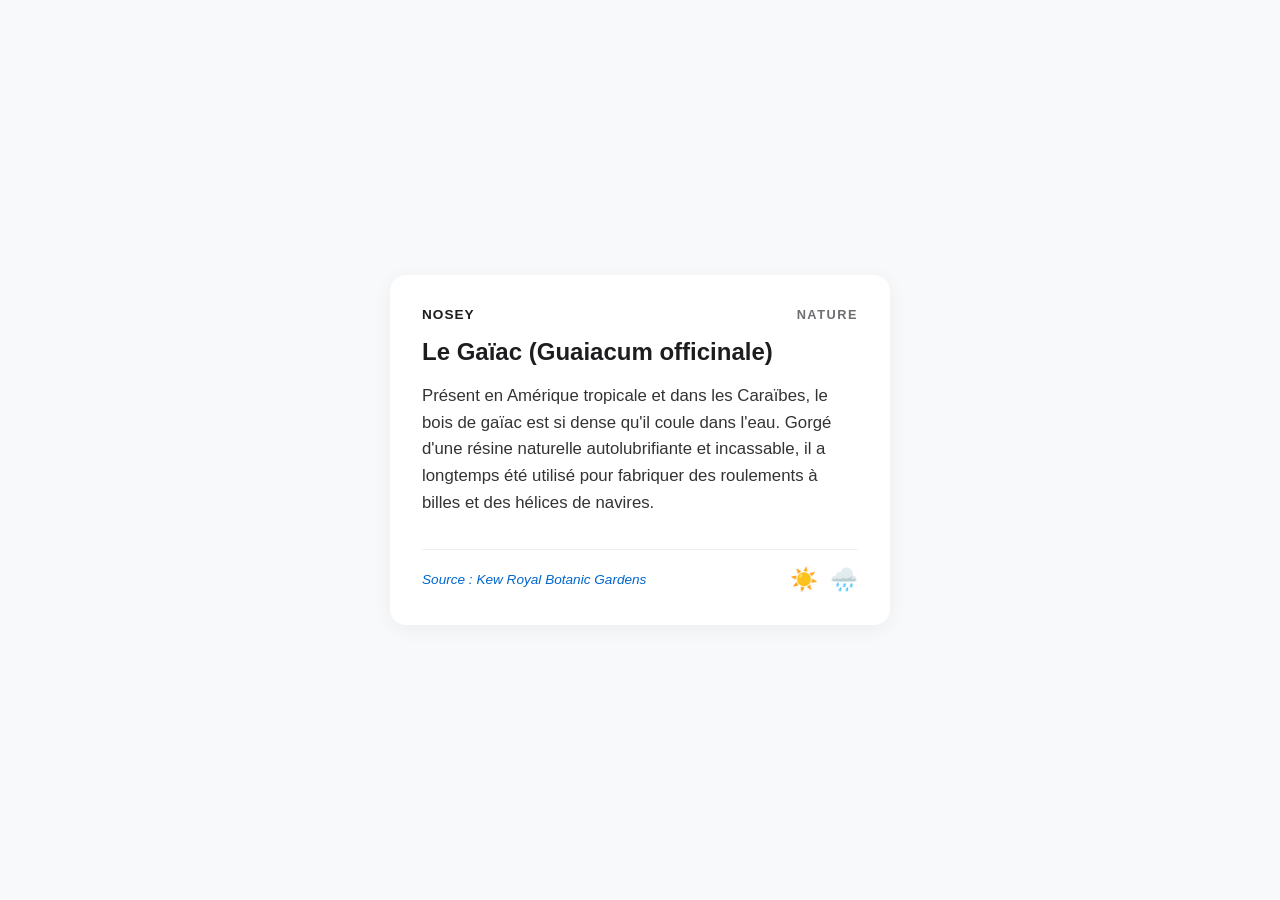
==== index.html @ 71dba594 "création index.html" ====
<!DOCTYPE html>
<html lang="fr">
<head>
  <meta charset="UTF-8">
  <meta name="viewport" content="width=device-width, initial-scale=1.0">
  <title>Nosey</title>
  <link rel="stylesheet" href="style.css">
</head>
<body>

  <main class="card" id="card-container">
    <div class="header-app">
      <span class="app-name">Nosey</span>
      <span class="domaine" id="card-domaine">NATURE</span>
    </div>

    <h1 class="sujet" id="card-sujet">Chargement...</h1>
    <p class="texte" id="card-texte"></p>
    
    <div class="footer">
      <a href="#" id="card-source" target="_blank" rel="noopener noreferrer">Source</a>
      <div class="actions">
        <button id="btn-positif" class="emoji-btn" aria-label="J'aime"></button>
        <button id="btn-passer" class="emoji-btn" aria-label="Masquer"></button>
      </div>
    </div>
  </main>

  <script src="app.js"></script>
</body>
</html>
---- style.css ----
* {
  box-sizing: border-box;
  margin: 0;
  padding: 0;
}

body {
  font-family: -apple-system, BlinkMacSystemFont, "Segoe UI", Roboto, Helvetica, Arial, sans-serif;
  background-color: #f7f9fa;
  color: #1a1a1a;
  display: flex;
  justify-content: center;
  align-items: center;
  min-height: 100vh;
  padding: 20px;
}

.card {
  background: #ffffff;
  border-radius: 16px;
  padding: 32px;
  max-width: 500px;
  width: 100%;
  box-shadow: 0 4px 20px rgba(0, 0, 0, 0.05);
  display: flex;
  flex-direction: column;
  gap: 16px;
}

.domaine {
  font-size: 0.8rem;
  font-weight: 700;
  letter-spacing: 1.5px;
  color: #6e6e73;
  text-transform: uppercase;
}

.sujet {
  font-size: 1.5rem;
  font-weight: 700;
  color: #1d1d1f;
  line-height: 1.2;
}

.texte {
  font-size: 1.05rem;
  line-height: 1.6;
  color: #333336;
}

.footer {
  display: flex;
  justify-content: space-between;
  align-items: center;
  margin-top: 16px;
  padding-top: 16px;
  border-top: 1px solid #f0f0f2;
}

.footer a {
  font-size: 0.85rem;
  font-style: italic;
  color: #0066cc;
  text-decoration: none;
}

.footer a:hover {
  text-decoration: underline;
}

.actions {
  display: flex;
  gap: 12px;
}

.emoji-btn {
  background: none;
  border: none;
  font-size: 1.4rem;
  cursor: pointer;
  transition: transform 0.1s ease;
}

.emoji-btn:active {
  transform: scale(1.2);
}

.header-app {
  display: flex;
  justify-content: space-between;
  align-items: center;
}

.app-name {
  font-size: 0.85rem;
  font-weight: 800;
  letter-spacing: 1px;
  color: #1d1d1f;
  text-transform: uppercase;
}
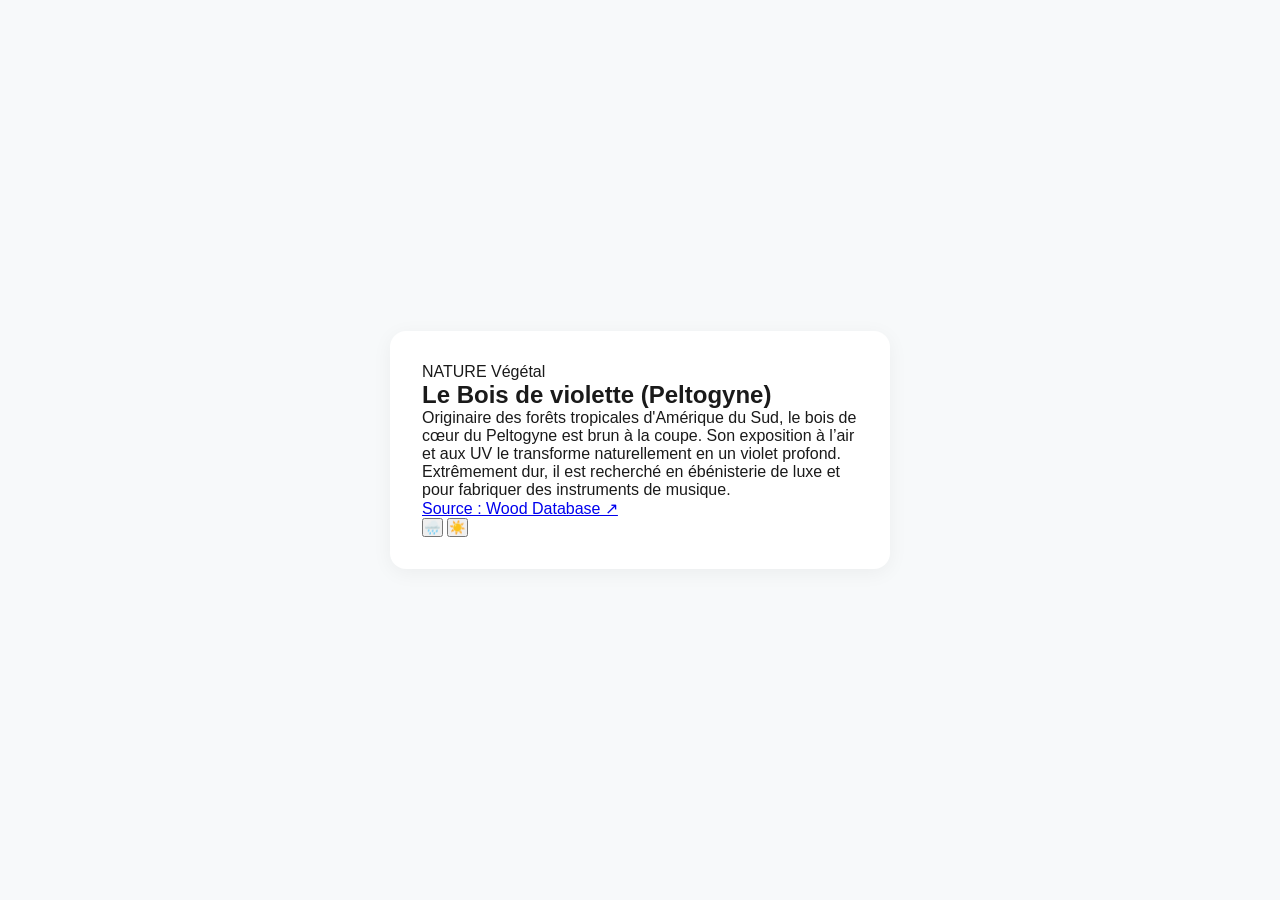
==== commit 7cf656ad: "Correction de l'ID du conteneur principal dans le fichier index.html" ====
--- a/index.html
+++ b/index.html
@@ -8,7 +8,7 @@
 </head>
 <body>
 
-  <main class="card" id="card-container">
+  <main class="card" id="carte-container">
     <div class="header-app">
       <span class="app-name">Nosey</span>
       <span class="domaine" id="card-domaine">NATURE</span>
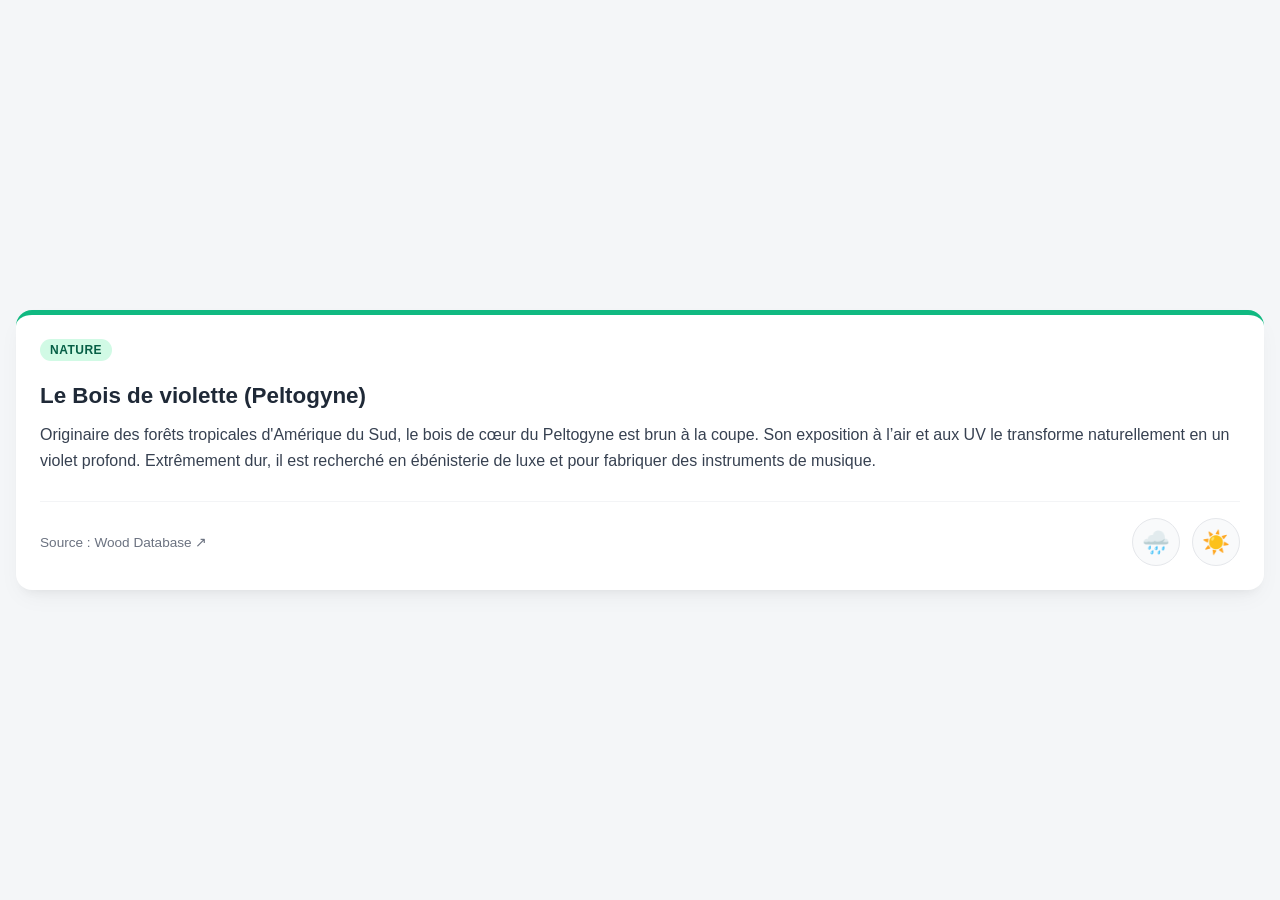
==== commit d6830930: "Ajoute le support du Service Worker et le fichier manifest pour la PWA" ====
--- a/index.html
+++ b/index.html
@@ -3,8 +3,13 @@
 <head>
   <meta charset="UTF-8">
   <meta name="viewport" content="width=device-width, initial-scale=1.0">
+  <meta name="theme-color" content="#1f2937">
+  <meta name="apple-mobile-web-app-capable" content="yes">
+  <meta name="apple-mobile-web-app-status-bar-style" content="black-translucent">
   <title>Nosey</title>
   <link rel="stylesheet" href="style.css">
+  <link rel="manifest" href="manifest.json">
+  <link rel="apple-touch-icon" href="icons/icon-192.png">
 </head>
 <body>
 
--- a/style.css
+++ b/style.css
@@ -1,3 +1,20 @@
+/* --- RESET & VARIABLES --- */
+:root {
+  --bg-color: #f4f6f8;
+  --card-bg: #ffffff;
+  --text-primary: #1f2937;
+  --text-secondary: #6b7280;
+  --border-radius: 16px;
+  --shadow: 0 10px 25px -5px rgba(0, 0, 0, 0.05), 0 8px 10px -6px rgba(0, 0, 0, 0.05);
+
+  /* Couleurs par domaine */
+  --color-nature: #10b981;
+  --color-sciences: #3b82f6;
+  --color-histoire: #f59e0b;
+  --color-culture: #ec4899;
+  --color-ingenierie: #8b5cf6;
+}
+
 * {
   box-sizing: border-box;
   margin: 0;
@@ -6,95 +23,194 @@
 
 body {
   font-family: -apple-system, BlinkMacSystemFont, "Segoe UI", Roboto, Helvetica, Arial, sans-serif;
-  background-color: #f7f9fa;
-  color: #1a1a1a;
+  background-color: var(--bg-color);
+  color: var(--text-primary);
   display: flex;
   justify-content: center;
   align-items: center;
   min-height: 100vh;
-  padding: 20px;
-}
-
-.card {
-  background: #ffffff;
-  border-radius: 16px;
-  padding: 32px;
-  max-width: 500px;
+  padding: 16px;
+}
+
+/* --- CONTENEUR PRINCIPAL --- */
+#app {
   width: 100%;
-  box-shadow: 0 4px 20px rgba(0, 0, 0, 0.05);
+  max-width: 420px;
+}
+
+#carte-container {
+  width: 100%;
+}
+
+/* --- CARTE --- */
+.carte {
+  background: var(--card-bg);
+  border-radius: var(--border-radius);
+  padding: 24px;
+  box-shadow: var(--shadow);
   display: flex;
   flex-direction: column;
-  gap: 16px;
-}
-
-.domaine {
-  font-size: 0.8rem;
+  gap: 20px;
+  border-top: 5px solid var(--text-secondary);
+  transition: transform 0.2s ease;
+}
+
+/* BORDURES COLORÉES PAR DOMAINE */
+.carte[data-domaine="NATURE"] { border-top-color: var(--color-nature); }
+.carte[data-domaine="SCIENCES"] { border-top-color: var(--color-sciences); }
+.carte[data-domaine="HISTOIRE"] { border-top-color: var(--color-histoire); }
+.carte[data-domaine="CULTURE"] { border-top-color: var(--color-culture); }
+.carte[data-domaine="INGENIERIE"] { border-top-color: var(--color-ingenierie); }
+
+/* --- HEADER & BADGES --- */
+.carte-header {
+  display: flex;
+  justify-content: space-between;
+  align-items: center;
+  font-size: 0.85rem;
+  font-weight: 600;
+}
+
+.badge-domaine {
+  padding: 4px 10px;
+  border-radius: 20px;
+  text-transform: uppercase;
+  letter-spacing: 0.5px;
+  font-size: 0.75rem;
+  background-color: #f3f4f6;
+  color: var(--text-secondary);
+}
+
+.carte[data-domaine="NATURE"] .badge-domaine { background-color: #d1fae5; color: #065f46; }
+.carte[data-domaine="SCIENCES"] .badge-domaine { background-color: #dbeafe; color: #1e40af; }
+.carte[data-domaine="HISTOIRE"] .badge-domaine { background-color: #fef3c7; color: #92400e; }
+.carte[data-domaine="CULTURE"] .badge-domaine { background-color: #fce7f3; color: #9d174d; }
+.carte[data-domaine="INGENIERIE"] .badge-domaine { background-color: #ede9fe; color: #5b21b6; }
+
+/* --- CONTENU --- */
+.titre-sujet {
+  font-size: 1.4rem;
   font-weight: 700;
-  letter-spacing: 1.5px;
-  color: #6e6e73;
-  text-transform: uppercase;
-}
-
-.sujet {
-  font-size: 1.5rem;
-  font-weight: 700;
-  color: #1d1d1f;
-  line-height: 1.2;
-}
-
-.texte {
-  font-size: 1.05rem;
+  line-height: 1.3;
+  margin-bottom: 12px;
+}
+
+.texte-fait {
+  font-size: 1rem;
   line-height: 1.6;
-  color: #333336;
-}
-
-.footer {
+  color: #374151;
+}
+
+/* --- FOOTER & BOUTONS --- */
+.carte-footer {
   display: flex;
   justify-content: space-between;
   align-items: center;
-  margin-top: 16px;
+  margin-top: 8px;
   padding-top: 16px;
-  border-top: 1px solid #f0f0f2;
-}
-
-.footer a {
+  border-top: 1px solid #f3f4f6;
+}
+
+.lien-source {
   font-size: 0.85rem;
-  font-style: italic;
-  color: #0066cc;
+  color: var(--text-secondary);
   text-decoration: none;
-}
-
-.footer a:hover {
-  text-decoration: underline;
-}
-
-.actions {
+  transition: color 0.2s;
+}
+
+.lien-source:hover {
+  color: var(--text-primary);
+}
+
+.actions-emojis {
   display: flex;
   gap: 12px;
 }
 
-.emoji-btn {
-  background: none;
-  border: none;
+.btn-emoji {
+  background: #f9fafb;
+  border: 1px solid #e5e7eb;
+  border-radius: 50%;
+  width: 48px;
+  height: 48px;
   font-size: 1.4rem;
   cursor: pointer;
-  transition: transform 0.1s ease;
-}
-
-.emoji-btn:active {
-  transform: scale(1.2);
-}
-
-.header-app {
-  display: flex;
-  justify-content: space-between;
-  align-items: center;
-}
-
-.app-name {
+  display: flex;
+  justify-content: center;
+  align-items: center;
+  transition: all 0.2s ease;
+}
+
+.btn-emoji:hover {
+  transform: scale(1.1);
+  background: #ffffff;
+  box-shadow: 0 4px 12px rgba(0, 0, 0, 0.1);
+}
+
+.btn-emoji:active {
+  transform: scale(0.95);
+}
+
+/* --- ÉCRANS DE FIN & ERREURS --- */
+.ecran-fin, .ecran-erreur {
+  background: var(--card-bg);
+  border-radius: var(--border-radius);
+  padding: 32px 24px;
+  text-align: center;
+  box-shadow: var(--shadow);
+}
+
+.icon-fin {
+  font-size: 3rem;
+  margin-bottom: 12px;
+}
+
+.ecran-fin h2 {
+  font-size: 1.3rem;
+  margin-bottom: 8px;
+}
+
+.ecran-fin p {
+  color: var(--text-secondary);
+  font-size: 0.95rem;
+  line-height: 1.5;
+}
+
+.sous-texte {
+  margin-top: 8px;
+  font-size: 0.85rem !important;
+  opacity: 0.8;
+}
+
+.btn-reset {
+  margin-top: 20px;
+  background-color: var(--text-primary);
+  color: #fff;
+  border: none;
+  padding: 10px 18px;
+  border-radius: 8px;
   font-size: 0.85rem;
-  font-weight: 800;
-  letter-spacing: 1px;
-  color: #1d1d1f;
-  text-transform: uppercase;
+  cursor: pointer;
+  transition: opacity 0.2s;
+}
+
+.btn-reset:hover {
+  opacity: 0.9;
+}
+
+.carte.avec-image {
+  background-size: cover;
+  background-position: center;
+  color: #ffffff;
+}
+
+.carte.avec-image .titre-sujet,
+.carte.avec-image .texte-fait,
+.carte.avec-image .lien-source {
+  color: #ffffff;
+  text-shadow: 0 2px 4px rgba(0, 0, 0, 0.6);
+}
+
+.carte.avec-image .carte-footer {
+  border-top-color: rgba(255, 255, 255, 0.2);
 }
